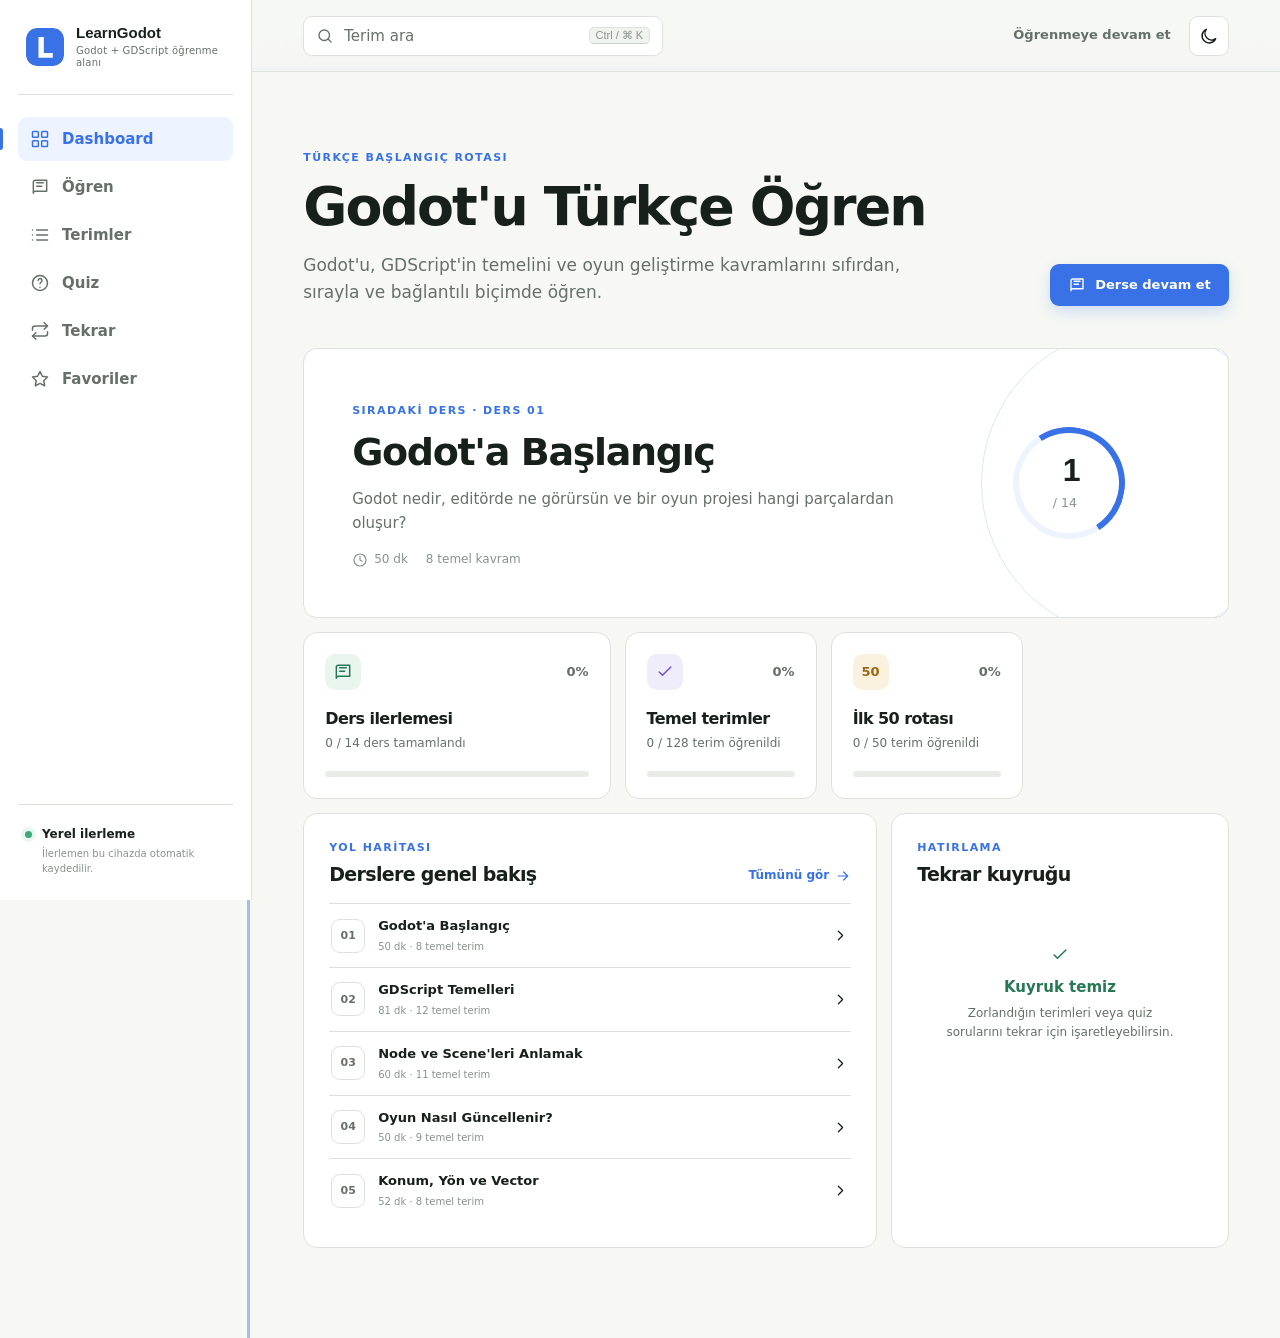
==== index.html @ e98cf375 "feat: Add Lesson 5 guided content and update curriculum structure to include lessons 1-5 as guided" ====
<!doctype html>
<html lang="tr" data-theme="light">
  <head>
    <meta charset="UTF-8" />
    <meta name="viewport" content="width=device-width, initial-scale=1.0" />
    <meta name="description" content="Godot'u ve GDScript'in temelini Türkçe öğren. Node, Scene, Script, Signal, fizik, UI ve oyun geliştirme kavramlarını başlangıç seviyesinden sırayla keşfet." />
    <meta name="application-name" content="LearnGodot" />
    <meta name="robots" content="index, follow" />
    <meta name="theme-color" content="#f6f7f2" />
    <meta property="og:type" content="website" />
    <meta property="og:site_name" content="LearnGodot" />
    <meta property="og:title" content="Türkçe Godot Öğren | LearnGodot" />
    <meta property="og:description" content="Godot'u ve GDScript'in temelini Türkçe öğren. Node, Scene, Script, Signal, fizik, UI ve oyun geliştirme kavramlarını başlangıç seviyesinden sırayla keşfet." />
    <meta property="og:url" content="https://huxkon.github.io/LearnGodot/" />
    <meta property="og:locale" content="tr_TR" />
    <meta name="twitter:card" content="summary" />
    <meta name="twitter:title" content="Türkçe Godot Öğren | LearnGodot" />
    <meta name="twitter:description" content="Godot'u ve GDScript'in temelini Türkçe öğren. Node, Scene, Script, Signal, fizik, UI ve oyun geliştirme kavramlarını başlangıç seviyesinden sırayla keşfet." />
    <title>Türkçe Godot Öğren | LearnGodot</title>
    <link rel="canonical" href="https://huxkon.github.io/LearnGodot/" />
    <script type="application/ld+json">
      {
        "@context": "https://schema.org",
        "@type": "WebSite",
        "name": "LearnGodot",
        "url": "https://huxkon.github.io/LearnGodot/",
        "inLanguage": "tr"
      }
    </script>
    <link rel="icon" href="favicon.ico" sizes="any" />
    <link rel="icon" type="image/svg+xml" href="assets/brand/learngodot-icon.svg" />
    <link rel="icon" type="image/png" sizes="48x48" href="favicon-48x48.png" />
    <link rel="icon" type="image/png" sizes="32x32" href="favicon-32x32.png" />
    <link rel="icon" type="image/png" sizes="16x16" href="favicon-16x16.png" />
    <link rel="stylesheet" href="src/styles.css" />
  </head>
  <body>
    <a class="skip-link" href="#main-content">İçeriğe geç</a>
    <div id="app">
      <div class="boot-screen">
        <img class="brand-mark" src="assets/brand/learngodot-icon.svg" alt="" width="38" height="38" />
        <h1>Godot'u Türkçe Öğren</h1>
        <p>Godot'u, GDScript'in temelini ve oyun geliştirme kavramlarını sıfırdan, sırayla ve bağlantılı biçimde öğren.</p>
        <p class="boot-status">İçerik hazırlanıyor…</p>
      </div>
    </div>
    <noscript>Dersler, sözlük ve ilerleme özellikleri için JavaScript'i etkinleştirmen gerekir.</noscript>
    <script defer src="src/js/site-config.js"></script>
    <script defer src="src/data/content.js"></script>
    <script defer src="src/data/locale.js"></script>
    <script defer src="src/data/curriculum.js"></script>
    <script defer src="src/data/lesson-01-guided.js"></script>
    <script defer src="src/data/lesson-02-guided.js"></script>
    <script defer src="src/data/lesson-03-guided.js"></script>
    <script defer src="src/data/lesson-04-guided.js"></script>
    <script defer src="src/data/lesson-05-guided.js"></script>
    <script defer src="src/js/ui-copy.js"></script>
    <script defer src="src/js/data.js"></script>
    <script defer src="src/js/storage.js"></script>
    <script defer src="src/js/router.js"></script>
    <script defer src="src/js/components.js"></script>
    <script defer src="src/js/views.js"></script>
    <script defer src="src/js/app.js"></script>
  </body>
</html>
---- src/styles.css ----
:root {
  color-scheme: light;
  --bg: #f7f8f4;
  --surface: #ffffff;
  --surface-2: #f1f3ee;
  --surface-3: #e9ece6;
  --text: #17201b;
  --muted: #657069;
  --faint: #89928c;
  --border: #dde2dc;
  --border-strong: #cbd2cc;
  --accent: #3972e6;
  --accent-hover: #2e63ce;
  --accent-soft: #edf3ff;
  --green: #267954;
  --green-soft: #e8f6ef;
  --violet: #7055cf;
  --violet-soft: #f0edfb;
  --amber: #9b6714;
  --amber-soft: #faf1df;
  --danger: #b5433e;
  --shadow: 0 12px 36px rgba(29, 42, 34, 0.07);
  --sidebar: 252px;
  --topbar: 72px;
  --radius-sm: 9px;
  --radius: 14px;
  --radius-lg: 20px;
}

[data-theme="dark"] {
  color-scheme: dark;
  --bg: #10130f;
  --surface: #171b17;
  --surface-2: #1d221d;
  --surface-3: #252b25;
  --text: #edf1eb;
  --muted: #a1aaa2;
  --faint: #798279;
  --border: #2d342e;
  --border-strong: #3b443c;
  --accent: #75a0fa;
  --accent-hover: #8bb0ff;
  --accent-soft: #1b2943;
  --green: #75c9a4;
  --green-soft: #183126;
  --violet: #a691ee;
  --violet-soft: #29233d;
  --amber: #dfb264;
  --amber-soft: #382c17;
  --danger: #ee8e88;
  --shadow: 0 14px 40px rgba(0, 0, 0, 0.22);
}

* { box-sizing: border-box; }
html { scroll-behavior: smooth; }
body { margin: 0; background: var(--bg); color: var(--text); font-family: "Segoe UI Variable", "Segoe UI", system-ui, sans-serif; font-size: 15px; line-height: 1.6; -webkit-font-smoothing: antialiased; }
button, input, select { font: inherit; }
button, a { -webkit-tap-highlight-color: transparent; }
a { color: inherit; text-decoration: none; }
button { color: inherit; }
:focus-visible { outline: 3px solid color-mix(in srgb, var(--accent) 45%, transparent); outline-offset: 2px; }
h1, h2, h3, p { margin-top: 0; }
h1, h2, h3, strong { text-wrap: balance; }
h1, h2, h3 { font-family: "Segoe UI Variable Display", "Segoe UI", system-ui, sans-serif; letter-spacing: -0.035em; line-height: 1.18; }
.sr-only { position: absolute; width: 1px; height: 1px; padding: 0; margin: -1px; overflow: hidden; clip: rect(0, 0, 0, 0); white-space: nowrap; border: 0; }
.skip-link { position: fixed; z-index: 200; left: 16px; top: -60px; background: var(--text); color: var(--bg); padding: 10px 15px; border-radius: 8px; transition: top .2s; }
.skip-link:focus { top: 12px; }
.boot-screen, .fatal-error { min-height: 100vh; display: grid; place-content: center; justify-items: center; gap: 12px; padding: 24px; color: var(--muted); text-align: center; }
.boot-screen h1 { margin: 8px 0 0; color: var(--text); font-size: clamp(30px, 5vw, 48px); }
.boot-screen p { max-width: 650px; margin: 0; }
.boot-screen .boot-status { margin-top: 8px; color: var(--faint); font-size: 12px; }
.fatal-error { text-align: center; padding: 24px; }
.fatal-error strong { color: var(--text); font-size: 24px; }

.app-shell { min-height: 100vh; }
.sidebar { position: fixed; inset: 0 auto 0 0; z-index: 40; width: var(--sidebar); padding: 24px 18px; background: var(--surface); border-right: 1px solid var(--border); display: flex; flex-direction: column; }
.brand { display: flex; align-items: center; gap: 12px; padding: 0 8px 25px; border-bottom: 1px solid var(--border); }
.brand-mark { width: 38px; height: 38px; flex: 0 0 auto; display: block; border-radius: 11px; box-shadow: inset 0 0 0 1px rgba(255,255,255,.18); }
.brand > span:last-child { display: grid; line-height: 1.2; }
.brand strong { font: 700 15px "Segoe UI Variable Display", "Segoe UI", sans-serif; }
.brand small { margin-top: 4px; color: var(--muted); font-size: 10px; letter-spacing: .02em; }
.sidebar nav { display: grid; gap: 4px; padding: 22px 0; }
.nav-link { position: relative; display: flex; align-items: center; gap: 12px; min-height: 44px; padding: 0 12px; border-radius: 9px; color: var(--muted); font-weight: 600; transition: .18s ease; }
.nav-link:hover { color: var(--text); background: var(--surface-2); }
.nav-link.is-active { color: var(--accent); background: var(--accent-soft); }
.nav-link.is-active::before { content: ""; position: absolute; left: -18px; height: 22px; width: 3px; border-radius: 0 3px 3px 0; background: var(--accent); }
.nav-link b { margin-left: auto; min-width: 22px; height: 22px; padding: 0 6px; border-radius: 11px; display: grid; place-items: center; background: var(--surface-3); color: var(--text); font-size: 11px; }
.sidebar-foot { margin-top: auto; border-top: 1px solid var(--border); padding: 20px 7px 0; }
.data-note { display: flex; gap: 10px; align-items: flex-start; }
.status-dot { flex: 0 0 auto; margin-top: 6px; width: 7px; height: 7px; border-radius: 50%; background: #42a879; box-shadow: 0 0 0 4px var(--green-soft); }
.data-note > span:last-child { display: grid; }
.data-note strong { font-size: 12px; }
.data-note small { max-width: 155px; margin-top: 3px; color: var(--faint); font-size: 10px; line-height: 1.45; }
.page-column { padding-left: var(--sidebar); min-height: 100vh; }
.topbar { position: sticky; top: 0; z-index: 30; height: var(--topbar); padding: 0 clamp(22px, 4vw, 58px); background: color-mix(in srgb, var(--bg) 89%, transparent); backdrop-filter: blur(18px); border-bottom: 1px solid var(--border); display: flex; align-items: center; gap: 18px; }
.search-trigger { width: min(360px, 38vw); height: 40px; padding: 0 12px; border: 1px solid var(--border); border-radius: 9px; background: var(--surface); color: var(--muted); display: flex; align-items: center; gap: 10px; cursor: pointer; text-align: left; box-shadow: 0 1px 2px rgba(0,0,0,.02); }
.search-trigger:hover { border-color: var(--border-strong); }
.search-trigger kbd { margin-left: auto; }
kbd { border: 1px solid var(--border); border-bottom-color: var(--border-strong); background: var(--surface-2); border-radius: 5px; padding: 1px 6px; color: var(--faint); font: 500 11px "Segoe UI Variable", "Segoe UI", sans-serif; }
.topbar-actions { margin-left: auto; display: flex; align-items: center; gap: 18px; }
.text-link { color: var(--muted); font-size: 13px; font-weight: 600; }
.text-link:hover { color: var(--accent); }
.icon-button { width: 40px; height: 40px; padding: 0; border: 1px solid var(--border); border-radius: 9px; display: grid; place-items: center; background: var(--surface); cursor: pointer; transition: .18s ease; }
.icon-button:hover { background: var(--surface-2); border-color: var(--border-strong); }
.mobile-menu { display: none; }
.sidebar-scrim { display: none; }
.main-content { width: 100%; }
.page { width: min(1180px, calc(100% - clamp(38px, 8vw, 104px))); margin: 0 auto; padding: clamp(42px, 6vw, 78px) 0 90px; }
.page-head { display: flex; align-items: flex-end; justify-content: space-between; gap: 30px; margin-bottom: 42px; }
.page-head > div { max-width: 690px; }
.page-head h1 { margin-bottom: 13px; font-size: clamp(34px, 4.2vw, 54px); font-weight: 700; }
.page-head > div > p:last-child { max-width: 600px; margin-bottom: 0; color: var(--muted); font-size: 17px; }
.eyebrow, .overline { margin-bottom: 9px; color: var(--accent); font-size: 11px; font-weight: 700; letter-spacing: .13em; text-transform: uppercase; }
.button { min-height: 42px; padding: 0 17px; border: 1px solid transparent; border-radius: 9px; display: inline-flex; align-items: center; justify-content: center; gap: 9px; font-weight: 700; font-size: 13px; cursor: pointer; transition: .18s ease; }
.button--primary { background: var(--accent); color: white; box-shadow: 0 6px 15px color-mix(in srgb, var(--accent) 20%, transparent); }
.button--primary:hover { background: var(--accent-hover); transform: translateY(-1px); }
.button--secondary { border-color: var(--border); background: var(--surface); }
.button--secondary:hover { border-color: var(--border-strong); background: var(--surface-2); }
.button--full { width: 100%; }
.button--icon-text { background: var(--surface); border-color: var(--border); }
.button--icon-text.is-active { color: var(--accent); background: var(--accent-soft); border-color: color-mix(in srgb, var(--accent) 30%, var(--border)); }
.badge { display: inline-flex; align-items: center; min-height: 24px; padding: 2px 8px; border: 1px solid var(--border); border-radius: 6px; color: var(--muted); background: var(--surface-2); font-size: 10px; font-weight: 700; letter-spacing: .035em; }
.badge--core, .badge--accent { color: var(--accent); border-color: color-mix(in srgb, var(--accent) 22%, transparent); background: var(--accent-soft); }
.badge--recognize { color: var(--violet); border-color: color-mix(in srgb, var(--violet) 22%, transparent); background: var(--violet-soft); }
.badge--success { color: var(--green); border-color: color-mix(in srgb, var(--green) 22%, transparent); background: var(--green-soft); }
.eyebrow-row { display: flex; align-items: center; flex-wrap: wrap; gap: 7px; min-height: 24px; }
.meta-row { display: flex; flex-wrap: wrap; gap: 18px; color: var(--faint); font-size: 12px; }
.meta-row span { display: inline-flex; align-items: center; gap: 6px; }
.progress-track { width: 100%; height: 6px; overflow: hidden; border-radius: 20px; background: var(--surface-3); }
.progress-track span { display: block; height: 100%; border-radius: inherit; background: var(--accent); transition: width .35s ease; }
.stretched-link { position: absolute; inset: 0; border-radius: inherit; }

/* Dashboard */
.dashboard-grid { display: grid; grid-template-columns: 1.6fr repeat(3, 1fr); gap: 14px; }
.hero-progress, .progress-card, .panel { border: 1px solid var(--border); border-radius: var(--radius); background: var(--surface); }
.hero-progress { position: relative; grid-column: 1 / -1; min-height: 230px; padding: clamp(28px, 5vw, 48px); display: flex; justify-content: space-between; align-items: center; overflow: hidden; }
.hero-progress::after { content: ""; position: absolute; width: 310px; height: 310px; right: -65px; border: 1px solid color-mix(in srgb, var(--accent) 18%, transparent); border-radius: 50%; }
.hero-progress__copy { position: relative; z-index: 1; max-width: 680px; }
.hero-progress h2 { max-width: 650px; margin: 9px 0 12px; font-size: clamp(25px, 3.2vw, 38px); }
.hero-progress p { max-width: 600px; color: var(--muted); }
.lesson-orbit { position: relative; z-index: 1; flex: 0 0 auto; width: 112px; height: 112px; margin-right: 55px; border: 6px solid var(--accent-soft); border-top-color: var(--accent); border-right-color: var(--accent); border-radius: 50%; display: grid; place-content: center; text-align: center; transform: rotate(12deg); }
.lesson-orbit span, .lesson-orbit small { transform: rotate(-12deg); }
.lesson-orbit span { font: 800 32px/1 "Segoe UI Variable Display", "Segoe UI", sans-serif; }
.lesson-orbit small { margin-top: 7px; color: var(--faint); }
.progress-card { padding: 21px; }
.progress-card__head { display: flex; align-items: center; justify-content: space-between; color: var(--muted); font-size: 13px; font-weight: 700; }
.metric-icon { width: 36px; height: 36px; border-radius: 10px; display: grid; place-items: center; background: var(--green-soft); color: var(--green); font-weight: 800; }
.metric-icon--violet { color: var(--violet); background: var(--violet-soft); }
.metric-icon--amber { color: var(--amber); background: var(--amber-soft); }
.progress-card h3 { margin: 20px 0 5px; font-size: 16px; }
.progress-card p { margin-bottom: 18px; color: var(--muted); font-size: 12px; }
.dashboard-lower { margin-top: 14px; display: grid; grid-template-columns: 1.7fr 1fr; gap: 14px; }
.panel { padding: 25px; }
.panel-heading { display: flex; align-items: flex-end; justify-content: space-between; gap: 18px; margin-bottom: 18px; }
.panel-heading .eyebrow { margin-bottom: 6px; }
.panel-heading h2 { margin: 0; font-size: 19px; }
.panel-heading > a { color: var(--accent); display: flex; align-items: center; gap: 6px; font-size: 12px; font-weight: 700; }
.mini-lessons { display: grid; }
.mini-lessons a { padding: 12px 2px; border-top: 1px solid var(--border); display: grid; grid-template-columns: auto 1fr auto; align-items: center; gap: 13px; }
.mini-lessons a:hover strong { color: var(--accent); }
.lesson-state { width: 34px; height: 34px; border: 1px solid var(--border); border-radius: 9px; display: grid; place-items: center; color: var(--muted); font-size: 11px; font-weight: 700; }
.lesson-state.is-done { color: var(--green); background: var(--green-soft); border-color: transparent; }
.mini-lessons a > span:nth-child(2) { display: grid; }
.mini-lessons strong { font-size: 13px; }
.mini-lessons small { margin-top: 2px; color: var(--faint); font-size: 10px; }
.review-count { min-height: 130px; display: grid; place-content: center; justify-items: center; }
.review-count strong { font: 800 48px/1 "Segoe UI Variable Display", "Segoe UI", sans-serif; color: var(--accent); }
.review-count span { margin-top: 7px; color: var(--muted); font-size: 12px; }
.quiet-success { min-height: 180px; display: grid; place-content: center; justify-items: center; text-align: center; color: var(--green); }
.quiet-success strong { margin-top: 10px; }
.quiet-success p { max-width: 240px; margin: 5px 0 0; color: var(--muted); font-size: 12px; }

/* Learn */
.course-summary { min-height: 82px; margin-bottom: 22px; padding: 18px 22px; border: 1px solid var(--border); border-radius: var(--radius); background: var(--surface); display: grid; grid-template-columns: auto 1fr auto; align-items: center; gap: 26px; }
.course-summary > div { display: grid; }
.course-summary strong { font: 700 17px "Segoe UI Variable Display", "Segoe UI", sans-serif; }
.course-summary span, .course-summary p { margin: 0; color: var(--muted); font-size: 11px; }
.course-outline { display: grid; gap: 34px; }
.course-section { display: grid; gap: 12px; }
.course-section__heading { display: flex; align-items: baseline; gap: 10px; padding: 0 4px; }
.course-section__heading span { color: var(--faint); font-size: 10px; font-weight: 800; letter-spacing: .08em; }
.course-section__heading h2 { margin: 0; font-size: 15px; letter-spacing: .04em; text-transform: uppercase; }
.lesson-list { display: grid; gap: 7px; }
.lesson-card { position: relative; min-height: 102px; padding: 17px 20px; border: 1px solid var(--border); border-radius: var(--radius); background: var(--surface); display: grid; grid-template-columns: auto 1fr auto; align-items: center; gap: 18px; transition: .2s ease; }
.lesson-card:hover { border-color: var(--border-strong); box-shadow: var(--shadow); transform: translateY(-1px); }
.lesson-card.is-complete { background: color-mix(in srgb, var(--green-soft) 25%, var(--surface)); }
.lesson-number { width: 46px; height: 46px; border: 1px solid var(--border); border-radius: 12px; display: grid; place-items: center; color: var(--faint); font: 700 13px "Segoe UI Variable Display", "Segoe UI", sans-serif; }
.is-complete .lesson-number { color: var(--green); background: var(--green-soft); border-color: transparent; }
.lesson-card__body h3 { margin: 4px 0; font-size: 17px; }
.lesson-card__body > p { max-width: 760px; margin: 0 0 5px; color: var(--muted); font-size: 12px; }
.technical-topics { display: block; color: var(--faint); font-size: 10px; font-weight: 650; letter-spacing: .025em; }
.lesson-card__progress { max-width: 340px; margin-top: 9px; display: grid; grid-template-columns: auto 1fr; align-items: center; gap: 10px; }
.lesson-card__progress > span { color: var(--muted); font-size: 9px; white-space: nowrap; }
.lesson-card__progress .progress-track { height: 4px; }
.inline-code { padding: .08em .36em; border: 1px solid var(--border); border-radius: 5px; background: var(--surface-2); color: var(--text); font-family: "SFMono-Regular", Consolas, "Liberation Mono", monospace; font-size: .9em; white-space: nowrap; }
.dashboard-complete-actions { display: flex; flex-wrap: wrap; gap: 10px; margin-top: 22px; }
.lesson-open { display: inline-flex; align-items: center; gap: 8px; color: var(--accent); font-size: 12px; font-weight: 700; }
.breadcrumbs { display: flex; align-items: center; gap: 6px; margin-bottom: 30px; color: var(--faint); font-size: 12px; }
.breadcrumbs a:hover { color: var(--accent); }
.lesson-hero { padding-bottom: 42px; display: grid; grid-template-columns: 1.3fr .8fr; align-items: end; gap: 70px; border-bottom: 1px solid var(--border); }
.lesson-hero h1 { margin-bottom: 15px; font-size: clamp(34px, 4.5vw, 56px); }
.lesson-hero > div:first-child > p:last-child { max-width: 680px; margin-bottom: 0; color: var(--muted); font-size: 17px; }
.lesson-goal { padding: 20px; border: 1px solid var(--border); border-radius: var(--radius); background: var(--surface); display: flex; gap: 13px; }
.lesson-goal > span { color: var(--accent); }
.lesson-goal strong { font-size: 12px; }
.lesson-goal p { margin: 6px 0 0; color: var(--muted); font-size: 12px; line-height: 1.55; }
.lesson-progress { margin: 26px 0 65px; display: grid; grid-template-columns: auto 1fr; align-items: center; gap: 28px; }
.lesson-progress > div { display: grid; min-width: 135px; }
.lesson-progress strong { font: 700 16px "Segoe UI Variable Display", "Segoe UI", sans-serif; }
.lesson-progress span { color: var(--faint); font-size: 10px; }
.lesson-section, .review-section { margin-top: 64px; }
.section-heading { margin-bottom: 24px; }
.section-heading h2 { margin-bottom: 8px; font-size: 25px; }
.section-heading > p:last-child { max-width: 600px; margin-bottom: 0; color: var(--muted); }
.term-grid { display: grid; grid-template-columns: repeat(2, minmax(0, 1fr)); gap: 13px; }
.term-card { position: relative; min-width: 0; padding: 23px; border: 1px solid var(--border); border-radius: var(--radius); background: var(--surface); transition: .18s ease; }
.term-card:hover { border-color: var(--border-strong); box-shadow: 0 10px 26px rgba(30,45,36,.06); transform: translateY(-1px); }
.term-card__link { position: absolute; inset: 0; border-radius: inherit; }
.term-card__head { position: relative; pointer-events: none; display: flex; justify-content: space-between; gap: 12px; }
.term-card h3 { margin: 10px 0 0; font-size: 19px; }
.term-card > p { margin: 17px 0 21px; color: var(--muted); font-size: 13px; line-height: 1.65; }
.card-action { position: relative; z-index: 2; pointer-events: auto; flex: 0 0 auto; width: 34px; height: 34px; }
.card-action.is-active { color: var(--amber); background: var(--amber-soft); border-color: transparent; }
.learned-mark { display: inline-flex; align-items: center; gap: 3px; color: var(--green); font-size: 10px; font-weight: 700; }
.term-card__footer { padding-top: 15px; border-top: 1px solid var(--border); display: flex; justify-content: space-between; gap: 12px; color: var(--faint); font-size: 10px; }
.detail-link { display: inline-flex; align-items: center; gap: 5px; color: var(--accent); font-weight: 700; }
.recognize-list { display: grid; grid-template-columns: repeat(2, minmax(0, 1fr)); border: 1px solid var(--border); border-radius: var(--radius); overflow: hidden; background: var(--surface); }
.recognize-list a { min-width: 0; padding: 17px 19px; display: grid; grid-template-columns: minmax(100px, .5fr) 1fr auto; align-items: center; gap: 16px; border-bottom: 1px solid var(--border); }
.recognize-list a:nth-child(odd) { border-right: 1px solid var(--border); }
.recognize-list a:hover { background: var(--surface-2); }
.recognize-list strong { font-size: 13px; }
.recognize-list span { overflow: hidden; color: var(--muted); font-size: 11px; text-overflow: ellipsis; white-space: nowrap; }
.lesson-finish { margin-top: 64px; padding: 25px; border: 1px solid var(--border); border-radius: var(--radius); background: var(--surface); display: flex; align-items: center; justify-content: space-between; gap: 25px; }
.lesson-finish > div { display: flex; align-items: center; gap: 16px; }
.finish-icon { width: 46px; height: 46px; border-radius: 12px; display: grid; place-items: center; color: var(--accent); background: var(--accent-soft); }
.lesson-finish h2 { margin-bottom: 4px; font-size: 17px; }
.lesson-finish p { margin: 0; color: var(--muted); font-size: 12px; }
.lesson-pagination, .term-pagination { margin-top: 55px; padding-top: 25px; border-top: 1px solid var(--border); display: grid; grid-template-columns: 1fr 1fr; gap: 20px; }
.lesson-pagination a, .term-pagination a { display: grid; }
.lesson-pagination a.next, .term-pagination a.next { text-align: right; }
.lesson-pagination small, .term-pagination small { margin-bottom: 4px; color: var(--faint); font-size: 10px; text-transform: uppercase; letter-spacing: .06em; }
.lesson-pagination strong, .term-pagination strong { font-size: 12px; }
.lesson-pagination a:hover strong, .term-pagination a:hover strong { color: var(--accent); }

/* Glossary */
.filter-panel { padding: 14px; border: 1px solid var(--border); border-radius: var(--radius); background: var(--surface); display: grid; grid-template-columns: 1fr 190px 240px; gap: 10px; }
.inline-search { height: 42px; padding: 0 12px; border: 1px solid var(--border); border-radius: 8px; display: flex; align-items: center; gap: 9px; color: var(--faint); background: var(--bg); }
.inline-search input { width: 100%; border: 0; outline: 0; background: transparent; color: var(--text); }
select { height: 42px; padding: 0 34px 0 12px; border: 1px solid var(--border); border-radius: 8px; background: var(--bg); color: var(--text); }
.alphabet-filter { margin: 19px 0; display: flex; flex-wrap: wrap; gap: 3px; }
.alphabet-filter button { min-width: 31px; height: 31px; padding: 0 8px; border: 0; border-radius: 6px; background: transparent; color: var(--muted); cursor: pointer; font-size: 11px; font-weight: 700; }
.alphabet-filter button:hover, .alphabet-filter button.is-active { color: var(--accent); background: var(--accent-soft); }
.results-bar { padding: 17px 2px; border-top: 1px solid var(--border); display: flex; align-items: center; justify-content: space-between; }
.results-bar strong { font-size: 13px; }
.results-bar span { color: var(--faint); font-size: 11px; }
.glossary-list { display: grid; grid-template-columns: repeat(3, minmax(0, 1fr)); gap: 10px; }
.term-card--compact { padding: 19px; }
.term-card--compact h3 { font-size: 16px; }
.term-card--compact > p { min-height: 62px; margin: 13px 0 16px; display: -webkit-box; overflow: hidden; -webkit-box-orient: vertical; -webkit-line-clamp: 3; font-size: 12px; }

/* Term detail */
.term-hero { padding-bottom: 34px; border-bottom: 1px solid var(--border); }
.term-title-row { margin-top: 20px; display: flex; justify-content: space-between; align-items: end; gap: 25px; }
.term-title-row h1 { margin: 0; font-size: clamp(40px, 6vw, 70px); }
.aliases { margin: 8px 0 0; color: var(--faint); font-size: 12px; }
.term-actions { display: flex; gap: 8px; }
.definition-box { margin: 32px 0 60px; padding: clamp(26px, 4vw, 40px); border-left: 3px solid var(--accent); border-radius: 0 var(--radius) var(--radius) 0; background: var(--accent-soft); }
.definition-box > p:last-child { max-width: 900px; margin: 0; font-size: clamp(20px, 2.5vw, 28px); line-height: 1.5; letter-spacing: -.015em; }
.term-content-grid { display: grid; grid-template-columns: minmax(0, 1fr) 260px; gap: clamp(35px, 6vw, 76px); }
.detail-section { margin-bottom: 52px; }
.context-block blockquote { margin: 0; padding: 21px 24px; border: 1px solid var(--border); border-radius: var(--radius); background: var(--surface); font-size: 16px; font-style: italic; }
.memory-hook { padding: 23px; border: 1px solid color-mix(in srgb, var(--amber) 30%, var(--border)); border-radius: var(--radius); display: flex; gap: 16px; background: var(--amber-soft); }
.memory-hook__icon { width: 34px; height: 34px; flex: 0 0 auto; border-radius: 9px; display: grid; place-items: center; background: var(--surface); color: var(--amber); }
.memory-hook .eyebrow { color: var(--amber); }
.memory-hook p:last-child { margin: 0; font-size: 15px; }
.code-block { overflow: hidden; border: 1px solid #313936; border-radius: var(--radius); background: #141916; color: #e8eee9; box-shadow: var(--shadow); }
.code-block__bar { height: 42px; padding: 0 15px; border-bottom: 1px solid #2a312d; display: flex; align-items: center; justify-content: space-between; color: #8f9b93; font-size: 10px; text-transform: uppercase; letter-spacing: .07em; }
.code-block__bar span { display: inline-flex; align-items: center; gap: 7px; }
.copy-code { border: 0; background: transparent; color: #aeb8b1; cursor: pointer; font-size: 10px; text-transform: none; }
.code-block pre { margin: 0; padding: 22px; overflow: auto; }
.code-block code { font: 13px/1.8 "Cascadia Code", Consolas, monospace; }
.tok-keyword { color: #c792ea; }.tok-string { color: #c3e88d; }.tok-number { color: #f78c6c; }.tok-type { color: #82aaff; }
.related-grid { display: grid; grid-template-columns: repeat(2, 1fr); gap: 8px; }
.related-grid a { min-height: 48px; padding: 0 14px; border: 1px solid var(--border); border-radius: 9px; background: var(--surface); display: flex; align-items: center; justify-content: space-between; gap: 10px; font-size: 12px; font-weight: 700; }
.related-grid a:hover { color: var(--accent); border-color: color-mix(in srgb, var(--accent) 35%, var(--border)); }
.term-side { display: grid; align-content: start; gap: 12px; }
.side-card { padding: 18px; border: 1px solid var(--border); border-radius: var(--radius); background: var(--surface); }
.learn-toggle { width: 100%; padding: 12px; border: 1px solid var(--border); border-radius: 9px; background: var(--bg); display: flex; align-items: center; gap: 10px; text-align: left; cursor: pointer; }
.learn-toggle > span:first-child { width: 32px; height: 32px; border-radius: 8px; display: grid; place-items: center; color: var(--accent); background: var(--accent-soft); }
.learn-toggle > span:last-child { display: grid; }
.learn-toggle strong { font-size: 11px; }
.learn-toggle small { color: var(--faint); font-size: 9px; }
.learn-toggle.is-learned { border-color: color-mix(in srgb, var(--green) 30%, var(--border)); }
.learn-toggle.is-learned > span:first-child { color: var(--green); background: var(--green-soft); }
.side-card dl { margin: 0; }
.side-card dl > div { padding: 9px 0; border-top: 1px solid var(--border); display: flex; justify-content: space-between; gap: 12px; font-size: 11px; }
.side-card dt { color: var(--faint); }.side-card dd { margin: 0; font-weight: 700; }.side-card dd a { color: var(--accent); }

/* Quiz, review, empty */
.quiz-toolbar { margin-bottom: 35px; padding: 16px 20px; border: 1px solid var(--border); border-radius: var(--radius); background: var(--surface); display: grid; grid-template-columns: auto 1fr 260px; align-items: center; gap: 25px; }
.quiz-toolbar > div { display: grid; min-width: 110px; }.quiz-toolbar strong { font-size: 14px; }.quiz-toolbar span { color: var(--faint); font-size: 10px; }
.quiz-group { margin-top: 50px; }.quiz-group__head { margin-bottom: 15px; }.quiz-group__head span { color: var(--accent); font-size: 10px; font-weight: 700; text-transform: uppercase; letter-spacing: .1em; }.quiz-group__head h2 { margin: 4px 0 0; font-size: 20px; }
.quiz-card { padding: 25px; border: 1px solid var(--border); border-bottom-width: 0; background: var(--surface); display: grid; grid-template-columns: auto 1fr; gap: 20px; }
.quiz-card:first-of-type { border-radius: var(--radius) var(--radius) 0 0; }.quiz-card:last-child { border-bottom-width: 1px; border-radius: 0 0 var(--radius) var(--radius); }.quiz-card:only-of-type { border-radius: var(--radius); }
.quiz-card__count { width: 35px; height: 35px; border: 1px solid var(--border); border-radius: 9px; display: grid; place-items: center; color: var(--faint); font: 700 10px "Segoe UI Variable Display", "Segoe UI", sans-serif; }
.quiz-card h3 { margin: 0 0 18px; font-size: 17px; }.quiz-card .eyebrow { margin-bottom: 7px; }.quiz-card .button { min-height: 36px; }
.quiz-answer { margin-top: 20px; padding: 20px; border-radius: 10px; background: var(--surface-2); }.quiz-answer > p:nth-child(2) { font-size: 14px; }
.self-rating { padding-top: 16px; border-top: 1px solid var(--border); display: flex; align-items: center; gap: 8px; }.self-rating > span { margin-right: auto; color: var(--muted); font-size: 11px; }.self-rating button { min-height: 32px; padding: 0 10px; border: 1px solid var(--border); border-radius: 7px; background: var(--surface); display: inline-flex; align-items: center; gap: 5px; cursor: pointer; font-size: 10px; font-weight: 700; }.self-rating button.is-selected { color: var(--accent); background: var(--accent-soft); border-color: transparent; }
.empty-state { min-height: 360px; padding: 50px 20px; border: 1px dashed var(--border-strong); border-radius: var(--radius-lg); display: grid; place-content: center; justify-items: center; text-align: center; }.empty-icon { width: 52px; height: 52px; margin-bottom: 17px; border-radius: 14px; display: grid; place-items: center; color: var(--accent); background: var(--accent-soft); }.empty-state h2 { margin-bottom: 7px; font-size: 20px; }.empty-state p { max-width: 420px; margin-bottom: 20px; color: var(--muted); }

/* Search dialog and toast */
.search-dialog { width: min(680px, calc(100vw - 30px)); max-height: min(650px, calc(100vh - 60px)); margin: 8vh auto 0; padding: 0; border: 1px solid var(--border-strong); border-radius: 15px; background: var(--surface); color: var(--text); box-shadow: 0 30px 100px rgba(0,0,0,.25); overflow: hidden; }
.search-dialog::backdrop { background: rgba(12,16,13,.48); backdrop-filter: blur(4px); }
.search-dialog__head { padding: 13px; border-bottom: 1px solid var(--border); }.search-field { height: 46px; padding: 0 12px; border: 1px solid var(--border); border-radius: 9px; display: flex; align-items: center; gap: 10px; color: var(--faint); background: var(--bg); }.search-field input { width: 100%; border: 0; outline: 0; background: transparent; color: var(--text); font-size: 15px; }
.search-results { min-height: 260px; max-height: 450px; padding: 8px; overflow: auto; }.search-intro { min-height: 240px; display: grid; place-content: center; justify-items: center; color: var(--faint); text-align: center; }.search-intro p { max-width: 300px; margin: 10px 0 0; }.search-result-meta { padding: 8px 10px; color: var(--faint); font-size: 10px; text-transform: uppercase; letter-spacing: .08em; }
.search-result { padding: 10px; border-radius: 9px; display: grid; grid-template-columns: auto 1fr auto; align-items: center; gap: 12px; }.search-result:hover, .search-result.is-selected { background: var(--accent-soft); }.search-result__icon { width: 34px; height: 34px; border-radius: 8px; display: grid; place-items: center; color: var(--accent); background: var(--surface); font-weight: 700; }.search-result > span:nth-child(2) { min-width: 0; display: grid; }.search-result strong { font-size: 12px; }.search-result small { overflow: hidden; color: var(--muted); font-size: 10px; text-overflow: ellipsis; white-space: nowrap; }.search-result em { color: var(--faint); font-size: 9px; font-style: normal; text-transform: uppercase; }
.search-dialog__foot { height: 40px; padding: 0 14px; border-top: 1px solid var(--border); display: flex; align-items: center; gap: 18px; color: var(--faint); font-size: 10px; }.search-dialog__foot span { display: flex; align-items: center; gap: 4px; }
.toast-region { position: fixed; z-index: 100; right: 22px; bottom: 22px; display: grid; gap: 8px; }.toast { min-width: 220px; padding: 12px 15px; border: 1px solid var(--border-strong); border-radius: 9px; background: var(--text); color: var(--bg); box-shadow: var(--shadow); font-size: 12px; animation: toast-in .2s ease; } @keyframes toast-in { from { opacity: 0; transform: translateY(8px); } }

/* Lesson 01 guided learning */
.guided-landing__hero { padding-bottom: 54px; border-bottom: 1px solid var(--border); display: grid; grid-template-columns: minmax(0, 1.35fr) minmax(280px, .65fr); align-items: end; gap: clamp(38px, 7vw, 90px); }
.guided-landing__hero h1 { max-width: 760px; margin-bottom: 18px; font-size: clamp(36px, 5vw, 62px); }
.guided-landing__hero > div > p:last-of-type { max-width: 680px; color: var(--muted); font-size: 17px; }
.guided-start-actions { margin-top: 27px; display: flex; align-items: center; gap: 16px; }
.guided-start-actions > span { color: var(--faint); font-size: 11px; }
.button--large { min-height: 48px; padding-inline: 21px; }
.guided-promise { padding: 23px; border: 1px solid var(--border); border-radius: var(--radius); background: var(--surface); }
.guided-promise > p:nth-child(2) { margin-bottom: 18px; color: var(--muted); font-size: 13px; }
.guided-promise ul { margin: 0; padding: 16px 0 0; border-top: 1px solid var(--border); display: grid; gap: 10px; list-style: none; }
.guided-promise li { display: flex; align-items: flex-start; gap: 8px; color: var(--muted); font-size: 11px; }
.guided-promise li svg { flex: 0 0 auto; margin-top: 2px; color: var(--green); }
.guided-outline { margin-top: 62px; }
.guided-outline > ol { margin: 0; padding: 0; border: 1px solid var(--border); border-radius: var(--radius); overflow: hidden; background: var(--surface); list-style: none; }
.guided-outline li { min-height: 75px; padding: 13px 18px; border-bottom: 1px solid var(--border); display: grid; grid-template-columns: auto 1fr auto; align-items: center; gap: 15px; }
.guided-outline li:last-child { border-bottom: 0; }
.guided-outline li.is-next { background: var(--accent-soft); }
.guided-outline li.is-done { background: color-mix(in srgb, var(--green-soft) 32%, var(--surface)); }
.outline-index { width: 38px; height: 38px; border: 1px solid var(--border); border-radius: 10px; display: grid; place-items: center; color: var(--faint); font-size: 11px; font-weight: 700; }
.is-done .outline-index { border-color: transparent; color: var(--green); background: var(--green-soft); }
.guided-outline li > div { display: grid; }
.guided-outline small { color: var(--faint); font-size: 9px; font-weight: 700; letter-spacing: .06em; text-transform: uppercase; }
.guided-outline strong { margin-top: 2px; font-size: 14px; }
.guided-outline li > a { display: inline-flex; align-items: center; gap: 6px; color: var(--accent); font-size: 11px; font-weight: 700; }
.recognize-preview { margin-top: 18px; padding: 27px; border: 1px solid var(--border); border-radius: var(--radius); background: var(--surface); display: grid; grid-template-columns: .8fr 1.2fr; align-items: center; gap: 35px; }
.recognize-preview h2 { margin-bottom: 7px; font-size: 20px; }
.recognize-preview p:last-child { margin: 0; color: var(--muted); font-size: 12px; }
.recognize-chips { display: flex; flex-wrap: wrap; gap: 7px; }
.recognize-chips span { padding: 6px 9px; border: 1px solid var(--border); border-radius: 7px; color: var(--muted); background: var(--bg); font-size: 10px; font-weight: 600; }

.guided-topic-page { width: min(1040px, calc(100% - clamp(38px, 8vw, 104px))); }
.guided-topnav { margin-bottom: 38px; padding-bottom: 16px; border-bottom: 1px solid var(--border); display: grid; grid-template-columns: 1fr minmax(220px, 320px) 1fr; align-items: center; gap: 20px; color: var(--faint); font-size: 10px; font-weight: 600; }
.guided-topnav > a:hover { color: var(--accent); }
.guided-topnav > div { display: grid; grid-template-columns: auto 1fr; align-items: center; gap: 11px; }
.guided-topnav > span:last-child { text-align: right; }
.guided-topic-hero { min-height: 190px; display: grid; grid-template-columns: auto 1fr auto; align-items: center; gap: 25px; }
.topic-number { width: 64px; height: 64px; border-radius: 17px; display: grid; place-items: center; color: var(--accent); background: var(--accent-soft); font-size: 17px; font-weight: 800; }
.guided-topic-hero h1 { margin-bottom: 10px; font-size: clamp(36px, 5vw, 60px); }
.guided-topic-hero > div:nth-child(2) > p:last-child { max-width: 690px; margin: 0; color: var(--muted); font-size: 15px; }
.topic-complete-mark { align-self: start; margin-top: 45px; padding: 6px 9px; border-radius: 7px; display: inline-flex; align-items: center; gap: 5px; color: var(--green); background: var(--green-soft); font-size: 10px; font-weight: 700; }
.prerequisite-box { margin: 0 0 30px 89px; padding: 16px 18px; border: 1px solid color-mix(in srgb, var(--accent) 24%, var(--border)); border-radius: 11px; display: flex; align-items: flex-start; gap: 12px; background: var(--accent-soft); }
.prerequisite-box > span { color: var(--accent); }
.prerequisite-box > div { display: flex; align-items: center; flex-wrap: wrap; gap: 7px; }
.prerequisite-box strong { width: 100%; margin-bottom: 3px; font-size: 11px; }
.prerequisite-box a { padding: 4px 7px; border: 1px solid color-mix(in srgb, var(--accent) 22%, transparent); border-radius: 6px; display: inline-flex; align-items: center; gap: 4px; color: var(--accent); background: var(--surface); font-size: 10px; font-weight: 700; }
.guided-content { border-top: 1px solid var(--border); }
.guided-section { padding: clamp(38px, 6vw, 68px) 0; border-bottom: 1px solid var(--border); display: grid; grid-template-columns: 190px minmax(0, 1fr); gap: clamp(25px, 5vw, 65px); }
.guided-section__label { display: flex; align-items: flex-start; gap: 10px; color: var(--faint); }
.guided-section__label > span { width: 30px; height: 30px; flex: 0 0 auto; border: 1px solid var(--border); border-radius: 8px; display: grid; place-items: center; font-size: 9px; font-weight: 700; }
.guided-section__label > p { margin: 6px 0 0; font-size: 10px; font-weight: 700; letter-spacing: .065em; text-transform: uppercase; }
.guided-section__body { min-width: 0; max-width: 710px; }
.guided-section__body > p { font-size: 16px; line-height: 1.75; }
.guided-fast p { margin-bottom: 16px; font-size: clamp(18px, 2vw, 22px); line-height: 1.65; letter-spacing: -.012em; }
.inline-term { margin: 0 1px; padding: 0; border: 0; border-bottom: 1px dashed var(--accent); background: transparent; color: var(--accent); cursor: help; font: inherit; }
.inline-term > span { width: 14px; height: 14px; margin-left: 3px; border-radius: 50%; display: inline-grid; place-items: center; color: var(--accent); background: var(--accent-soft); font-size: 8px; font-weight: 800; vertical-align: 2px; }
.quick-reference-box { padding: 20px; border: 1px dashed var(--border-strong); border-radius: 11px; background: var(--surface); }
.quick-reference-box > p { margin-bottom: 14px; color: var(--muted); font-size: 12px; }
.quick-reference-box > div { display: flex; flex-wrap: wrap; gap: 7px; }
.inline-term--chip { padding: 6px 9px; border: 1px solid color-mix(in srgb, var(--accent) 24%, var(--border)); border-radius: 7px; background: var(--accent-soft); font-size: 11px; font-weight: 700; }
.mental-model { padding: 25px; border: 1px solid var(--border); border-radius: var(--radius); background: var(--surface); }
.mental-model > p:first-child { color: var(--muted); }
.model-flow { margin: 20px 0; display: grid; justify-items: start; gap: 8px; }
.model-flow > div { width: min(100%, 500px); min-height: 48px; padding: 8px 13px; border: 1px solid var(--border); border-radius: 9px; display: flex; align-items: center; gap: 12px; background: var(--bg); }
.model-flow > div > span { width: 25px; height: 25px; flex: 0 0 auto; border-radius: 7px; display: grid; place-items: center; color: var(--accent); background: var(--accent-soft); font-size: 9px; font-weight: 700; }
.model-flow strong { font-size: 12px; }
.flow-arrow { margin-left: 18px; color: var(--accent); }
.model-conclusion { margin: 0; padding-top: 17px; border-top: 1px solid var(--border); font-weight: 600; }
.godot-context-list { margin: 0; padding: 0; display: grid; gap: 8px; list-style: none; }
.godot-context-list li { padding: 13px 15px; border: 1px solid var(--border); border-radius: 9px; display: flex; align-items: flex-start; gap: 9px; background: var(--surface); font-size: 13px; }
.godot-context-list svg { flex: 0 0 auto; margin-top: 3px; color: var(--accent); }
.guided-example > p { color: var(--muted); }
.example-flow { padding: 22px; border: 1px solid var(--border); border-radius: var(--radius); display: flex; align-items: center; flex-wrap: wrap; gap: 10px; background: var(--surface); }
.example-flow span { padding: 9px 11px; border-radius: 8px; background: var(--surface-2); font-size: 11px; font-weight: 700; }
.example-flow b { color: var(--accent); }
.code-lines { margin: 15px 0 0; padding: 18px 18px 18px 40px; border: 1px solid var(--border); border-radius: 10px; background: var(--surface); }
.code-lines li { padding: 4px 0 4px 7px; color: var(--muted); font-size: 12px; }
.recognize-callouts { display: grid; grid-template-columns: 1fr; gap: 12px; }
.recognize-callouts article { padding: 20px; border: 1px solid color-mix(in srgb, var(--violet) 22%, var(--border)); border-radius: 11px; background: var(--violet-soft); }
.recognize-callouts article > span { color: var(--violet); font-size: 9px; font-weight: 800; letter-spacing: .08em; text-transform: uppercase; }
.recognize-callouts h3 { margin: 6px 0; font-size: 14px; }
.recognize-callouts p { margin: 0; color: var(--muted); font-size: 11px; line-height: 1.55; }
.recognize-callouts dl { display: grid; grid-template-columns: repeat(3, minmax(0, 1fr)); gap: 10px; margin: 16px 0 0; }
.recognize-callouts dl > div { padding: 12px; border: 1px solid color-mix(in srgb, var(--violet) 15%, var(--border)); border-radius: 8px; background: color-mix(in srgb, var(--surface) 72%, transparent); }
.recognize-callouts dt { margin-bottom: 5px; color: var(--violet); font-size: 9px; font-weight: 800; letter-spacing: .06em; text-transform: uppercase; }
.recognize-callouts dd { margin: 0; color: var(--text); font-size: 12px; line-height: 1.55; }
.recognize-model { display: flex; align-items: center; gap: 7px; margin-top: 12px; padding: 12px; border-radius: 8px; background: color-mix(in srgb, var(--surface) 80%, transparent); }
.recognize-model span { flex: 1; font-size: 11px; line-height: 1.45; text-align: center; }
.recognize-model b { color: var(--violet); }
.recognize-callouts .recognize-example, .recognize-callouts .recognize-distinction { margin-top: 10px; padding-top: 10px; border-top: 1px solid color-mix(in srgb, var(--violet) 16%, var(--border)); }
.recognize-callouts .recognize-distinction strong { color: var(--text); }
.guided-bridge { margin: 8px 0 18px; padding: 22px; border: 1px solid var(--border); border-radius: var(--radius); background: var(--surface); }
.guided-bridge h2 { margin: 5px 0 13px; font-size: 19px; }
.guided-bridge p:last-child { margin: 13px 0 0; color: var(--muted); font-size: 13px; line-height: 1.65; }
.bridge-flow { display: flex; align-items: center; gap: 8px; }
.bridge-flow span { flex: 1; padding: 9px 11px; border-radius: 8px; background: var(--surface-2); font-size: 11px; font-weight: 700; text-align: center; }
.bridge-flow b { color: var(--accent); }
.lesson-relation-summary { margin: 50px 0 24px; padding: 30px; border: 1px solid var(--border-strong); border-radius: var(--radius); background: var(--surface); }
.summary-groups { display: grid; grid-template-columns: repeat(2, minmax(0, 1fr)); gap: 12px; }
.summary-groups article { padding: 18px; border: 1px solid var(--border); border-radius: 10px; background: var(--surface-2); }
.summary-groups h3 { margin: 0 0 13px; font-size: 14px; }
.summary-groups article > div { display: flex; flex-direction: column; align-items: stretch; gap: 5px; }
.summary-groups article > div span { padding: 7px 9px; border-radius: 7px; background: var(--surface); font-size: 11px; font-weight: 700; text-align: center; }
.summary-groups article > div b { color: var(--accent); text-align: center; }
.summary-groups article p, .summary-closing { color: var(--muted); font-size: 12px; line-height: 1.6; }
.summary-closing { margin: 18px 0 0; padding-top: 18px; border-top: 1px solid var(--border); }
.common-mistake { padding: 20px; border: 1px solid color-mix(in srgb, var(--amber) 30%, var(--border)); border-radius: 11px; display: flex; align-items: flex-start; gap: 13px; background: var(--amber-soft); }
.common-mistake > span { width: 30px; height: 30px; flex: 0 0 auto; border-radius: 8px; display: grid; place-items: center; color: var(--amber); background: var(--surface); font-weight: 800; }
.common-mistake p { margin: 2px 0 0; font-size: 14px; }
.mini-check { padding: clamp(24px, 4vw, 38px); border: 1px solid var(--border-strong); border-radius: var(--radius); background: var(--surface); box-shadow: var(--shadow); }
.mini-check h2 { max-width: 610px; margin-bottom: 23px; font-size: clamp(20px, 3vw, 28px); }
.mini-check__answer { margin-top: 22px; padding: 19px; border-radius: 10px; background: var(--green-soft); }
.mini-check__answer p:last-child { margin: 0; color: var(--text); }
.guided-navigation { position: sticky; z-index: 10; bottom: 15px; margin-top: 28px; padding: 13px; border: 1px solid var(--border-strong); border-radius: 13px; display: grid; grid-template-columns: 1fr 1fr; gap: 10px; background: color-mix(in srgb, var(--surface) 92%, transparent); backdrop-filter: blur(16px); box-shadow: 0 16px 45px rgba(20,30,23,.14); }
.guided-navigation .button { min-height: 54px; padding-inline: 16px; display: flex; flex-direction: column; align-items: flex-start; gap: 1px; }
.guided-navigation .button:last-child { align-items: flex-end; text-align: right; }
.guided-navigation .button > span { font-size: 9px; font-weight: 500; opacity: .78; }
.guided-finish-button { grid-column: 2; flex-direction: row !important; align-items: center !important; justify-content: center; }
.quick-term-dialog { width: min(440px, calc(100vw - 30px)); padding: 29px; border: 1px solid var(--border-strong); border-radius: 15px; background: var(--surface); color: var(--text); box-shadow: 0 25px 80px rgba(0,0,0,.24); }
.quick-term-dialog::backdrop { background: rgba(12,16,13,.42); backdrop-filter: blur(3px); }
.quick-term-dialog > .icon-button { position: absolute; top: 13px; right: 13px; width: 34px; height: 34px; }
.quick-term-dialog h2 { margin: 9px 38px 12px 0; font-size: 25px; }
.quick-term-dialog > p:last-child { margin: 0; color: var(--muted); font-size: 14px; line-height: 1.7; }
.quick-term-example { margin-top: 16px; padding: 13px 15px; border: 1px solid var(--border); border-radius: 9px; background: var(--surface-2); }
.quick-term-example strong { display: block; margin-bottom: 5px; color: var(--faint); font-size: 9px; letter-spacing: .07em; text-transform: uppercase; }
.quick-term-example p { margin: 0; font-family: ui-monospace, "Cascadia Code", Consolas, monospace; font-size: 12px; line-height: 1.6; }
.quick-term-dialog .quick-term-context { margin-top: 14px; padding: 12px 14px; border-left: 3px solid var(--accent); border-radius: 0 8px 8px 0; background: var(--surface-2); color: var(--text); font-size: 12px; }

@media (max-width: 1100px) {
  .dashboard-grid { grid-template-columns: repeat(3, 1fr); }.hero-progress { grid-column: 1 / -1; }.glossary-list { grid-template-columns: repeat(2, 1fr); }.lesson-hero { gap: 35px; }.recognize-list { grid-template-columns: 1fr; }.recognize-list a:nth-child(odd) { border-right: 0; }
}

@media (max-width: 820px) {
  :root { --topbar: 64px; }
  .sidebar { transform: translateX(-101%); transition: transform .24s ease; box-shadow: 20px 0 45px rgba(0,0,0,.12); }.menu-open .sidebar { transform: translateX(0); }.sidebar-scrim { position: fixed; z-index: 35; inset: 0; width: 100%; height: 100%; border: 0; background: rgba(10,14,11,.46); }.menu-open .sidebar-scrim { display: block; }
  .page-column { padding-left: 0; }.mobile-menu { display: grid; }.topbar { padding: 0 18px; }.search-trigger { flex: 1; width: auto; }.topbar-learn { display: none; }.page { width: min(100% - 36px, 720px); padding-top: 42px; }
  .page-head { align-items: flex-start; }.page-head h1 { font-size: 38px; }.dashboard-grid { grid-template-columns: 1fr; }.hero-progress { min-height: 260px; }.lesson-orbit { margin-right: 10px; }.progress-card { grid-column: auto; }.dashboard-lower { grid-template-columns: 1fr; }
  .lesson-hero { grid-template-columns: 1fr; }.term-content-grid { grid-template-columns: 1fr; }.term-side { grid-template-columns: repeat(2, 1fr); grid-row: 1; }.glossary-list { grid-template-columns: repeat(2, 1fr); }.filter-panel { grid-template-columns: 1fr 1fr; }.filter-panel .inline-search { grid-column: 1 / -1; }.quiz-toolbar { grid-template-columns: auto 1fr; }.quiz-toolbar select { grid-column: 1 / -1; }.term-grid { grid-template-columns: 1fr; }
  .guided-landing__hero { grid-template-columns: 1fr; align-items: start; }.recognize-preview { grid-template-columns: 1fr; }.guided-section { grid-template-columns: 145px minmax(0, 1fr); gap: 25px; }.prerequisite-box { margin-left: 0; }
}

@media (max-width: 560px) {
  .topbar { gap: 10px; }.search-trigger span { display: none; }.search-trigger { flex: 0 1 125px; }.search-trigger kbd { display: none; }.topbar-actions { margin-left: auto; }.page { width: min(100% - 28px, 520px); padding: 32px 0 65px; }.page-head { margin-bottom: 30px; flex-direction: column; }.page-head h1 { font-size: 32px; }.page-head > div > p:last-child { font-size: 15px; }
  .hero-progress { min-height: 350px; padding: 25px; align-items: flex-start; }.lesson-orbit { position: absolute; right: 22px; bottom: 22px; width: 82px; height: 82px; margin: 0; }.hero-progress::after { width: 210px; height: 210px; right: -70px; bottom: -65px; }.dashboard-grid { grid-template-columns: 1fr; }.dashboard-lower { grid-template-columns: 1fr; }
  .course-summary { grid-template-columns: 1fr auto; }.course-summary .progress-track { grid-column: 1 / -1; grid-row: 2; }.lesson-card { grid-template-columns: auto 1fr; padding: 20px 17px; gap: 13px; }.lesson-open { display: none; }.lesson-number { width: 39px; height: 39px; }.lesson-card__body h3 { font-size: 16px; }.lesson-card__body > p { font-size: 12px; }.lesson-card .meta-row { gap: 9px; }
  .lesson-hero h1 { font-size: 34px; }.lesson-progress { grid-template-columns: 1fr; gap: 12px; margin-bottom: 50px; }.recognize-list a { grid-template-columns: 1fr auto; gap: 4px 10px; }.recognize-list a span { grid-column: 1; white-space: normal; }.recognize-list a svg { grid-column: 2; grid-row: 1 / 3; }.lesson-finish { align-items: stretch; flex-direction: column; }.lesson-pagination, .term-pagination { gap: 10px; }.lesson-pagination strong, .term-pagination strong { display: none; }
  .filter-panel { grid-template-columns: 1fr; }.filter-panel .inline-search { grid-column: auto; }.glossary-list { grid-template-columns: 1fr; }.alphabet-filter { max-height: 105px; overflow: auto; }.term-title-row { align-items: flex-start; flex-direction: column; }.term-title-row h1 { font-size: 42px; }.term-actions { width: 100%; }.term-actions .button { flex: 1; }.definition-box { margin-bottom: 42px; }.definition-box > p:last-child { font-size: 19px; }.term-side { grid-template-columns: 1fr; }.related-grid { grid-template-columns: 1fr; }
  .quiz-toolbar { grid-template-columns: 1fr; gap: 13px; }.quiz-toolbar select { grid-column: auto; }.quiz-card { padding: 19px 15px; gap: 12px; }.quiz-card__count { width: 30px; height: 30px; }.self-rating { align-items: stretch; flex-direction: column; }.self-rating > span { margin: 0 0 4px; }.self-rating button { justify-content: center; }.search-dialog { margin-top: 10px; max-height: calc(100vh - 20px); }.search-dialog__foot { display: none; }
  .guided-landing__hero { padding-bottom: 38px; }.guided-landing__hero h1 { font-size: 35px; }.guided-start-actions { align-items: stretch; flex-direction: column; }.guided-start-actions > span { text-align: center; }.guided-promise { padding: 19px; }.guided-outline { margin-top: 45px; }.guided-outline li { padding: 12px; }.guided-outline li > a { font-size: 0; }.guided-outline li > a svg { width: 19px; height: 19px; }.recognize-preview { padding: 20px; }
  .guided-topic-page { width: min(100% - 28px, 520px); }.guided-topnav { grid-template-columns: auto 1fr; }.guided-topnav > span:last-child { display: none; }.guided-topnav > div { grid-template-columns: 1fr; gap: 5px; text-align: right; }.guided-topic-hero { min-height: auto; padding-bottom: 32px; grid-template-columns: auto 1fr; align-items: start; gap: 14px; }.topic-number { width: 44px; height: 44px; border-radius: 12px; font-size: 12px; }.guided-topic-hero h1 { font-size: 33px; }.topic-complete-mark { grid-column: 2; margin: -18px 0 0; justify-self: start; }.guided-section { padding: 42px 0; grid-template-columns: 1fr; gap: 18px; }.guided-section__label { align-items: center; }.guided-section__label > p { margin-top: 0; }.guided-fast p { font-size: 18px; }.mental-model { padding: 19px; }.recognize-callouts dl, .summary-groups { grid-template-columns: 1fr; }.recognize-model, .bridge-flow { align-items: stretch; flex-direction: column; }.recognize-model b, .bridge-flow b { transform: rotate(90deg); align-self: center; }.guided-bridge, .lesson-relation-summary { padding: 20px; }.example-flow { align-items: flex-start; flex-direction: column; }.example-flow b { transform: rotate(90deg); align-self: center; }.guided-navigation { bottom: 8px; padding: 8px; }.guided-navigation .button { min-height: 50px; padding: 8px 10px; font-size: 10px; }.guided-navigation .button > span { display: none; }.quick-term-dialog { padding: 24px; }
}

@media (prefers-reduced-motion: reduce) { *, *::before, *::after { scroll-behavior: auto !important; transition-duration: .01ms !important; animation-duration: .01ms !important; animation-iteration-count: 1 !important; } }
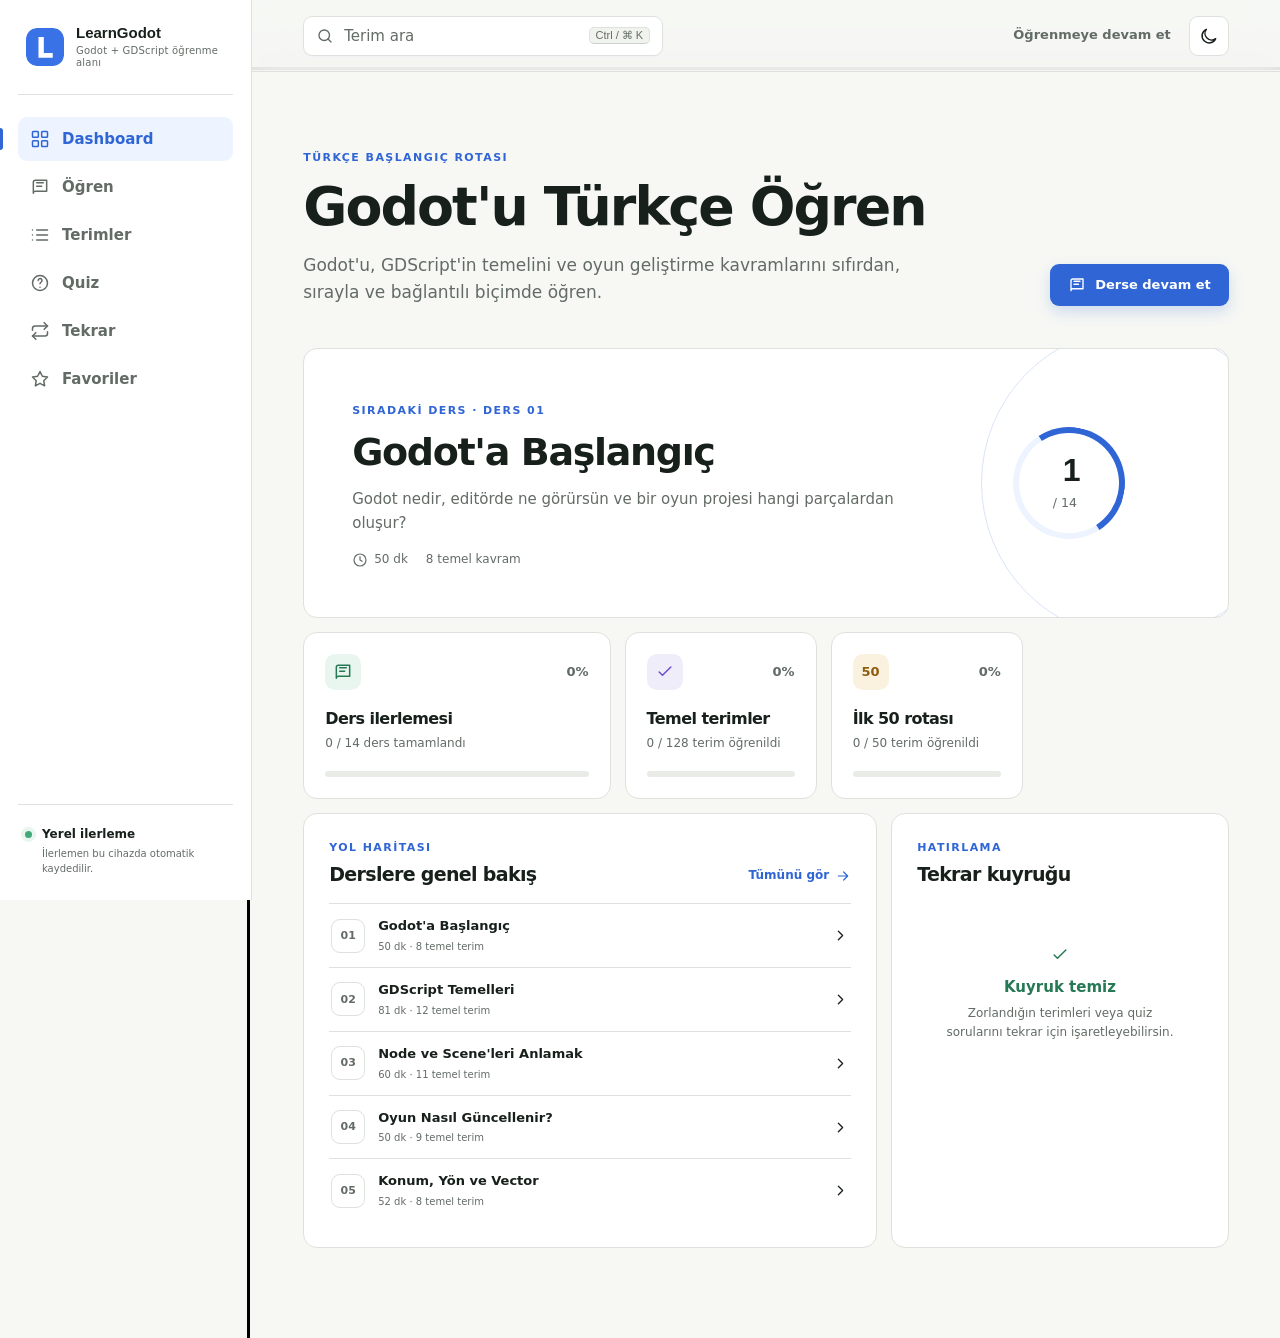
==== commit 4db9e160: "Add Lesson 10 guided learning and accessibility hardening" ====
--- a/index.html
+++ b/index.html
@@ -54,6 +54,11 @@
     <script defer src="src/data/lesson-03-guided.js"></script>
     <script defer src="src/data/lesson-04-guided.js"></script>
     <script defer src="src/data/lesson-05-guided.js"></script>
+    <script defer src="src/data/lesson-06-guided.js"></script>
+    <script defer src="src/data/lesson-07-guided.js"></script>
+    <script defer src="src/data/lesson-08-guided.js"></script>
+    <script defer src="src/data/lesson-09-guided.js"></script>
+    <script defer src="src/data/lesson-10-guided.js"></script>
     <script defer src="src/js/ui-copy.js"></script>
     <script defer src="src/js/data.js"></script>
     <script defer src="src/js/storage.js"></script>
--- a/src/styles.css
+++ b/src/styles.css
@@ -5,20 +5,23 @@
   --surface-2: #f1f3ee;
   --surface-3: #e9ece6;
   --text: #17201b;
-  --muted: #657069;
-  --faint: #89928c;
+  --muted: #626b65;
+  --faint: #636c66;
   --border: #dde2dc;
   --border-strong: #cbd2cc;
-  --accent: #3972e6;
-  --accent-hover: #2e63ce;
+  --accent: #2f65d5;
+  --accent-hover: #2857bc;
+  --accent-solid: #2f65d5;
+  --accent-solid-hover: #2857bc;
   --accent-soft: #edf3ff;
   --green: #267954;
   --green-soft: #e8f6ef;
-  --violet: #7055cf;
+  --violet: #6b50ca;
   --violet-soft: #f0edfb;
-  --amber: #9b6714;
+  --amber: #8f5d0f;
   --amber-soft: #faf1df;
   --danger: #b5433e;
+  --focus-ring: #000000;
   --shadow: 0 12px 36px rgba(29, 42, 34, 0.07);
   --sidebar: 252px;
   --topbar: 72px;
@@ -35,11 +38,13 @@
   --surface-3: #252b25;
   --text: #edf1eb;
   --muted: #a1aaa2;
-  --faint: #798279;
+  --faint: #8c968d;
   --border: #2d342e;
   --border-strong: #3b443c;
   --accent: #75a0fa;
   --accent-hover: #8bb0ff;
+  --accent-solid: #2f65d5;
+  --accent-solid-hover: #2857bc;
   --accent-soft: #1b2943;
   --green: #75c9a4;
   --green-soft: #183126;
@@ -48,6 +53,7 @@
   --amber: #dfb264;
   --amber-soft: #382c17;
   --danger: #ee8e88;
+  --focus-ring: #ffffff;
   --shadow: 0 14px 40px rgba(0, 0, 0, 0.22);
 }
 
@@ -58,7 +64,7 @@
 button, a { -webkit-tap-highlight-color: transparent; }
 a { color: inherit; text-decoration: none; }
 button { color: inherit; }
-:focus-visible { outline: 3px solid color-mix(in srgb, var(--accent) 45%, transparent); outline-offset: 2px; }
+:focus-visible { outline: 3px solid var(--focus-ring); outline-offset: 2px; }
 h1, h2, h3, p { margin-top: 0; }
 h1, h2, h3, strong { text-wrap: balance; }
 h1, h2, h3 { font-family: "Segoe UI Variable Display", "Segoe UI", system-ui, sans-serif; letter-spacing: -0.035em; line-height: 1.18; }
@@ -112,8 +118,8 @@
 .page-head > div > p:last-child { max-width: 600px; margin-bottom: 0; color: var(--muted); font-size: 17px; }
 .eyebrow, .overline { margin-bottom: 9px; color: var(--accent); font-size: 11px; font-weight: 700; letter-spacing: .13em; text-transform: uppercase; }
 .button { min-height: 42px; padding: 0 17px; border: 1px solid transparent; border-radius: 9px; display: inline-flex; align-items: center; justify-content: center; gap: 9px; font-weight: 700; font-size: 13px; cursor: pointer; transition: .18s ease; }
-.button--primary { background: var(--accent); color: white; box-shadow: 0 6px 15px color-mix(in srgb, var(--accent) 20%, transparent); }
-.button--primary:hover { background: var(--accent-hover); transform: translateY(-1px); }
+.button--primary { background: var(--accent-solid); color: white; box-shadow: 0 6px 15px color-mix(in srgb, var(--accent-solid) 20%, transparent); }
+.button--primary:hover { background: var(--accent-solid-hover); transform: translateY(-1px); }
 .button--secondary { border-color: var(--border); background: var(--surface); }
 .button--secondary:hover { border-color: var(--border-strong); background: var(--surface-2); }
 .button--full { width: 100%; }
@@ -245,7 +251,7 @@
 /* Glossary */
 .filter-panel { padding: 14px; border: 1px solid var(--border); border-radius: var(--radius); background: var(--surface); display: grid; grid-template-columns: 1fr 190px 240px; gap: 10px; }
 .inline-search { height: 42px; padding: 0 12px; border: 1px solid var(--border); border-radius: 8px; display: flex; align-items: center; gap: 9px; color: var(--faint); background: var(--bg); }
-.inline-search input { width: 100%; border: 0; outline: 0; background: transparent; color: var(--text); }
+.inline-search input { width: 100%; border: 0; background: transparent; color: var(--text); }
 select { height: 42px; padding: 0 34px 0 12px; border: 1px solid var(--border); border-radius: 8px; background: var(--bg); color: var(--text); }
 .alphabet-filter { margin: 19px 0; display: flex; flex-wrap: wrap; gap: 3px; }
 .alphabet-filter button { min-width: 31px; height: 31px; padding: 0 8px; border: 0; border-radius: 6px; background: transparent; color: var(--muted); cursor: pointer; font-size: 11px; font-weight: 700; }
@@ -311,7 +317,7 @@
 /* Search dialog and toast */
 .search-dialog { width: min(680px, calc(100vw - 30px)); max-height: min(650px, calc(100vh - 60px)); margin: 8vh auto 0; padding: 0; border: 1px solid var(--border-strong); border-radius: 15px; background: var(--surface); color: var(--text); box-shadow: 0 30px 100px rgba(0,0,0,.25); overflow: hidden; }
 .search-dialog::backdrop { background: rgba(12,16,13,.48); backdrop-filter: blur(4px); }
-.search-dialog__head { padding: 13px; border-bottom: 1px solid var(--border); }.search-field { height: 46px; padding: 0 12px; border: 1px solid var(--border); border-radius: 9px; display: flex; align-items: center; gap: 10px; color: var(--faint); background: var(--bg); }.search-field input { width: 100%; border: 0; outline: 0; background: transparent; color: var(--text); font-size: 15px; }
+.search-dialog__head { padding: 13px; border-bottom: 1px solid var(--border); }.search-field { height: 46px; padding: 0 12px; border: 1px solid var(--border); border-radius: 9px; display: flex; align-items: center; gap: 10px; color: var(--faint); background: var(--bg); }.search-field input { width: 100%; border: 0; background: transparent; color: var(--text); font-size: 15px; }
 .search-results { min-height: 260px; max-height: 450px; padding: 8px; overflow: auto; }.search-intro { min-height: 240px; display: grid; place-content: center; justify-items: center; color: var(--faint); text-align: center; }.search-intro p { max-width: 300px; margin: 10px 0 0; }.search-result-meta { padding: 8px 10px; color: var(--faint); font-size: 10px; text-transform: uppercase; letter-spacing: .08em; }
 .search-result { padding: 10px; border-radius: 9px; display: grid; grid-template-columns: auto 1fr auto; align-items: center; gap: 12px; }.search-result:hover, .search-result.is-selected { background: var(--accent-soft); }.search-result__icon { width: 34px; height: 34px; border-radius: 8px; display: grid; place-items: center; color: var(--accent); background: var(--surface); font-weight: 700; }.search-result > span:nth-child(2) { min-width: 0; display: grid; }.search-result strong { font-size: 12px; }.search-result small { overflow: hidden; color: var(--muted); font-size: 10px; text-overflow: ellipsis; white-space: nowrap; }.search-result em { color: var(--faint); font-size: 9px; font-style: normal; text-transform: uppercase; }
 .search-dialog__foot { height: 40px; padding: 0 14px; border-top: 1px solid var(--border); display: flex; align-items: center; gap: 18px; color: var(--faint); font-size: 10px; }.search-dialog__foot span { display: flex; align-items: center; gap: 4px; }
@@ -432,7 +438,7 @@
 .guided-navigation { position: sticky; z-index: 10; bottom: 15px; margin-top: 28px; padding: 13px; border: 1px solid var(--border-strong); border-radius: 13px; display: grid; grid-template-columns: 1fr 1fr; gap: 10px; background: color-mix(in srgb, var(--surface) 92%, transparent); backdrop-filter: blur(16px); box-shadow: 0 16px 45px rgba(20,30,23,.14); }
 .guided-navigation .button { min-height: 54px; padding-inline: 16px; display: flex; flex-direction: column; align-items: flex-start; gap: 1px; }
 .guided-navigation .button:last-child { align-items: flex-end; text-align: right; }
-.guided-navigation .button > span { font-size: 9px; font-weight: 500; opacity: .78; }
+.guided-navigation .button > span { font-size: 9px; font-weight: 500; opacity: .92; }
 .guided-finish-button { grid-column: 2; flex-direction: row !important; align-items: center !important; justify-content: center; }
 .quick-term-dialog { width: min(440px, calc(100vw - 30px)); padding: 29px; border: 1px solid var(--border-strong); border-radius: 15px; background: var(--surface); color: var(--text); box-shadow: 0 25px 80px rgba(0,0,0,.24); }
 .quick-term-dialog::backdrop { background: rgba(12,16,13,.42); backdrop-filter: blur(3px); }
